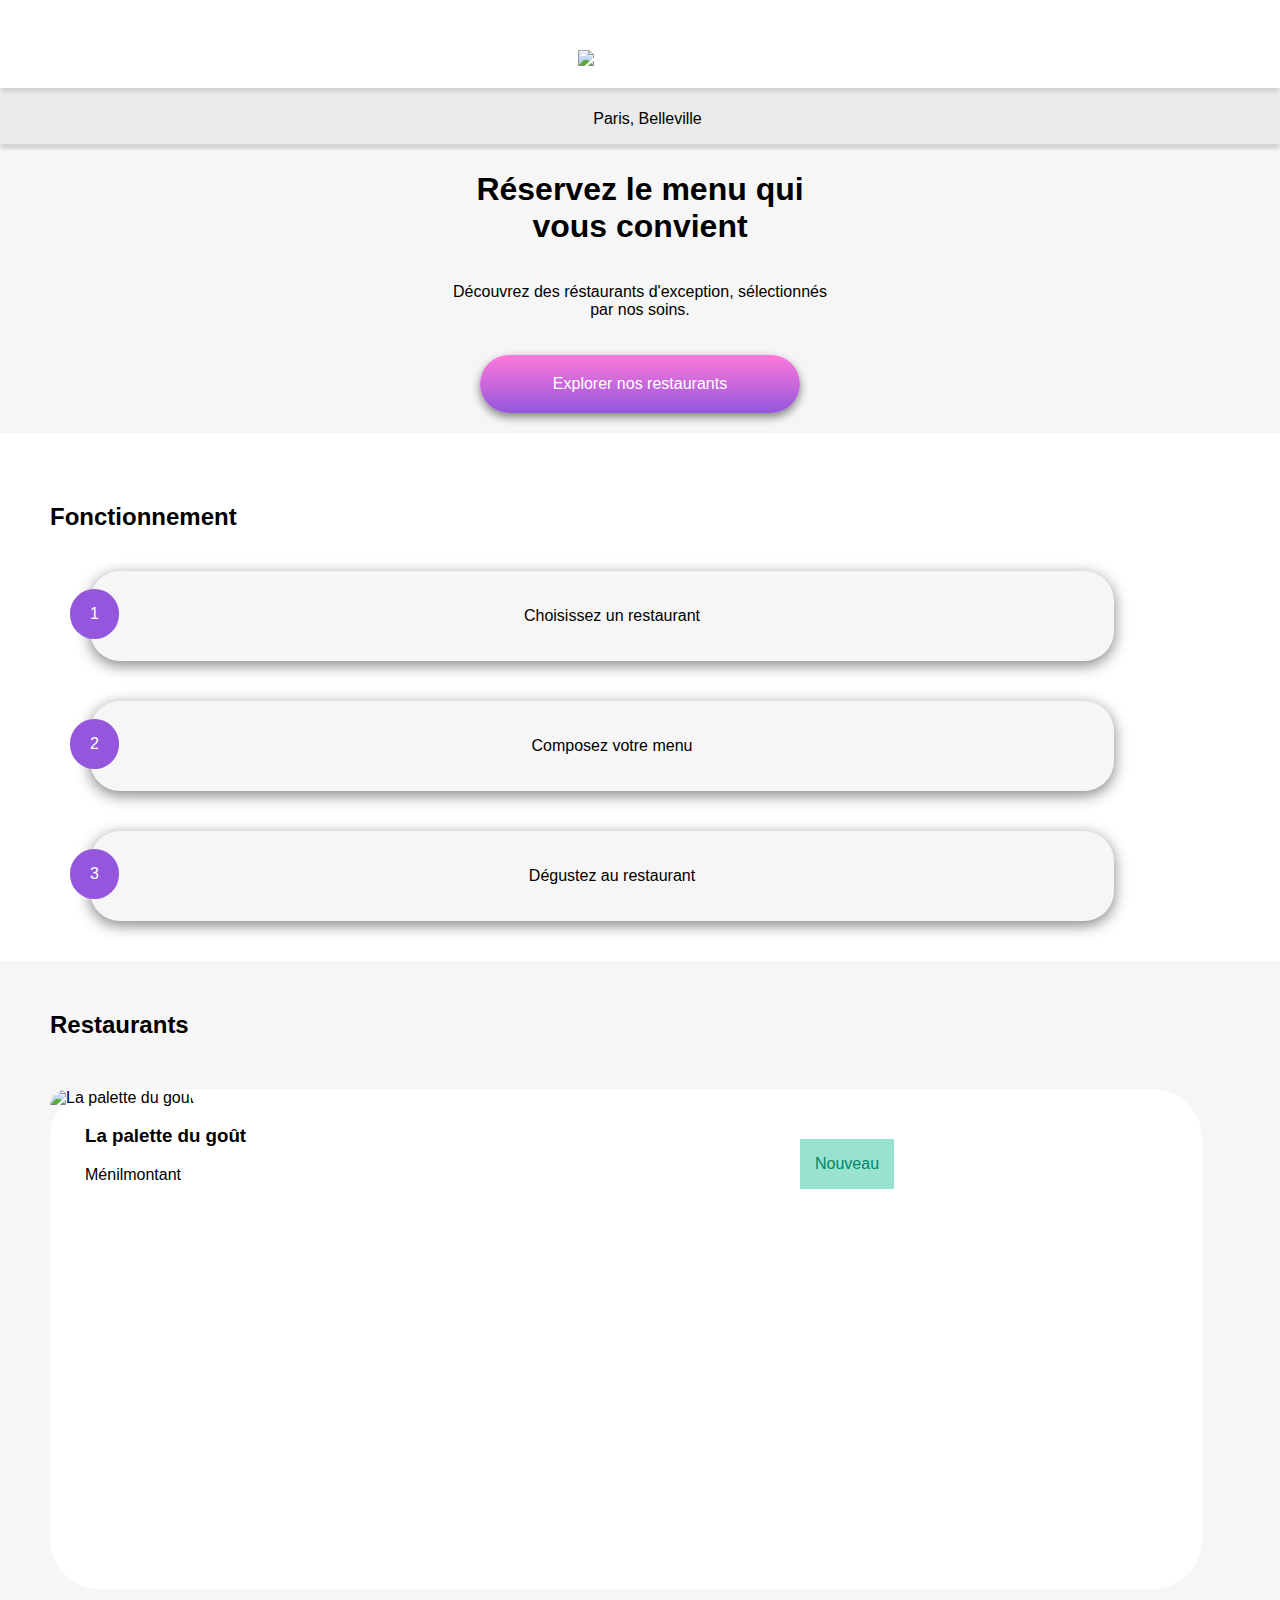
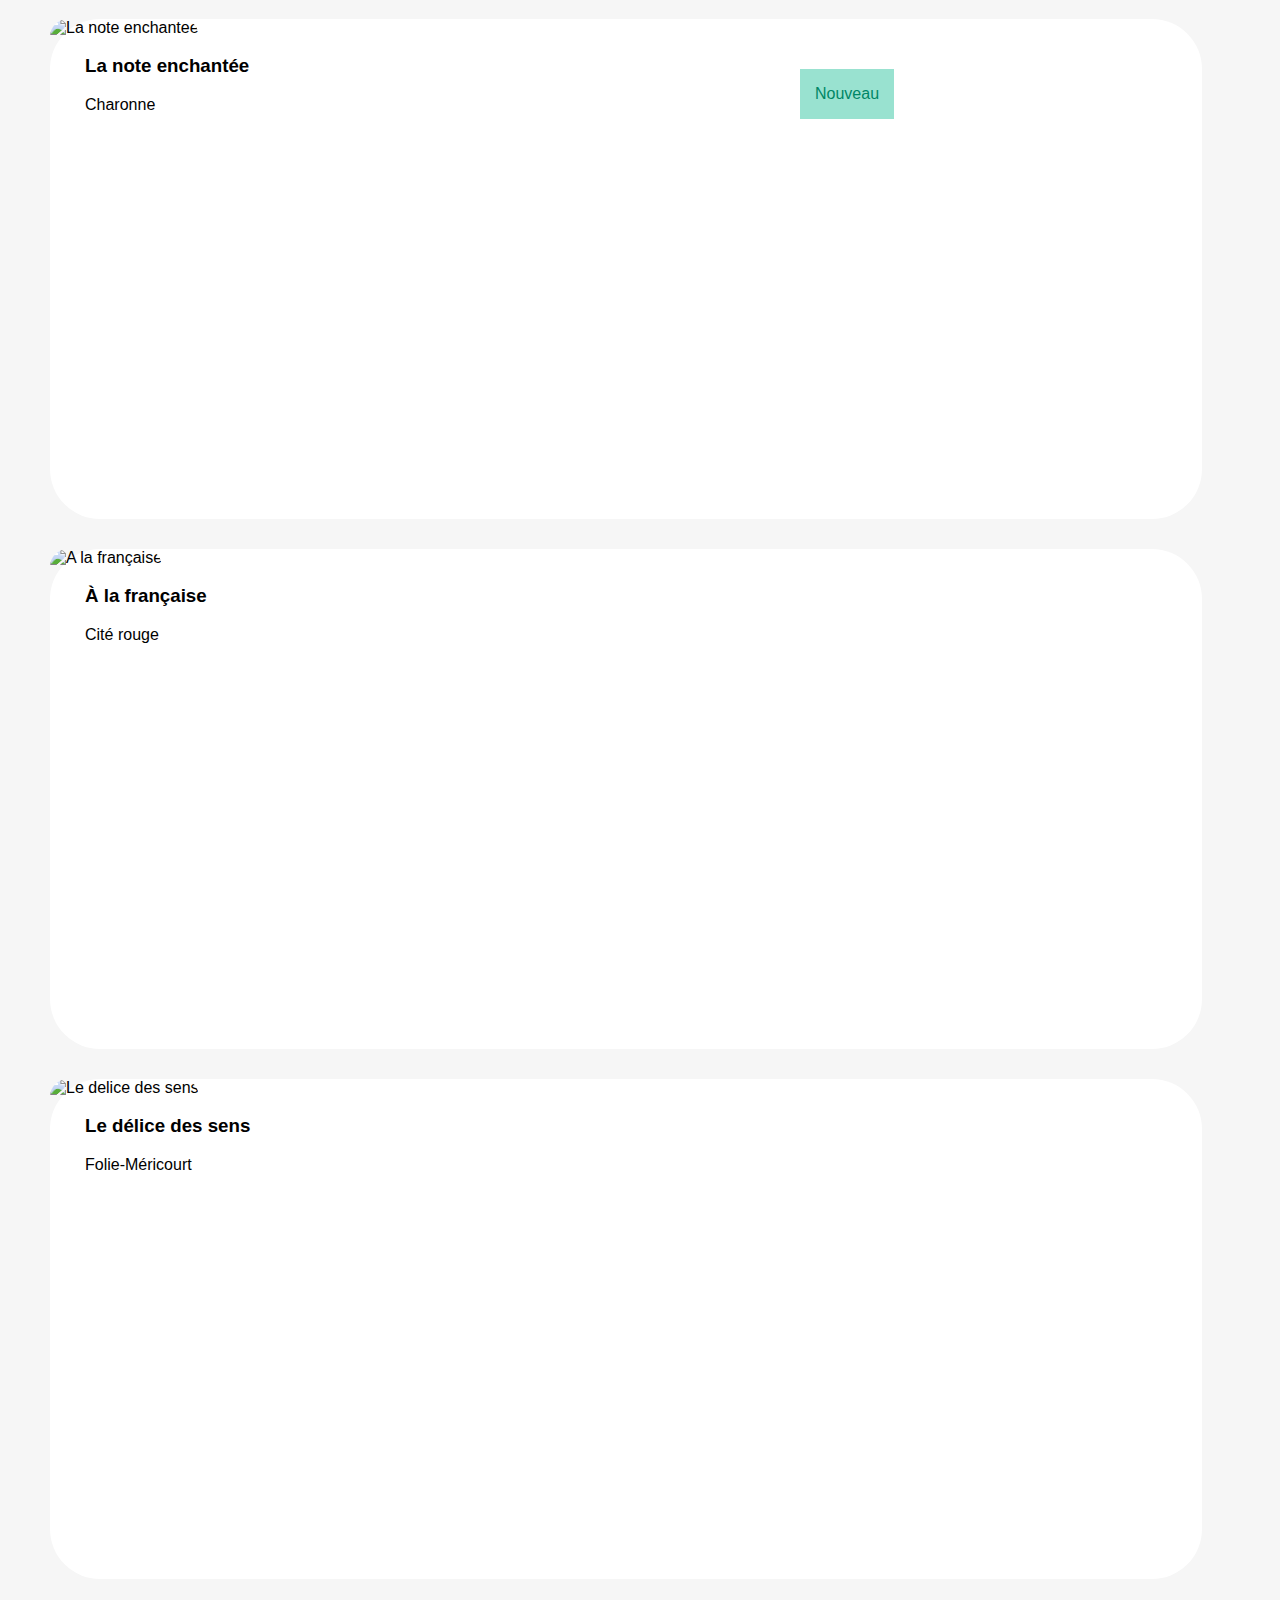
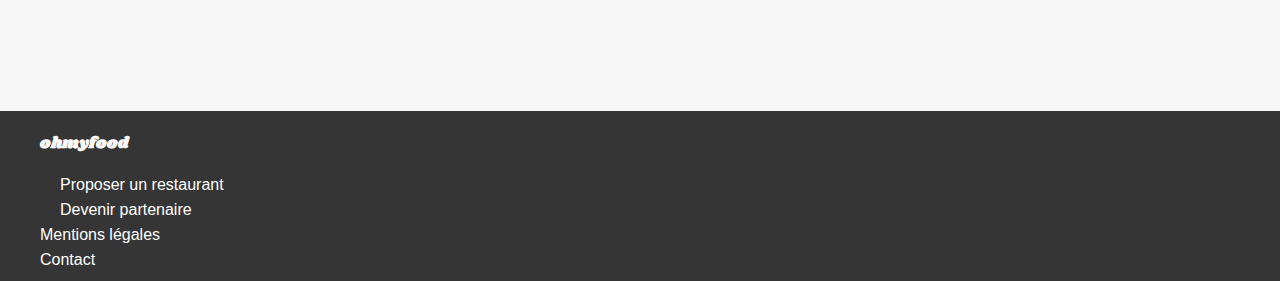
==== index.html @ ead476ce "peaufinement de la page d'accueil" ====
<!DOCTYPE html>
<html lang="fr">

<head>
    <meta charset="UTF-8">
    <link href="style_home_page.css" rel="stylesheet">
    <script src="https://kit.fontawesome.com/9661da2bd7.js" crossorigin="anonymous"></script>
    <link rel="preconnect" href="https://fonts.googleapis.com">
    <link rel="preconnect" href="https://fonts.gstatic.com" crossorigin>
    <link href="https://fonts.googleapis.com/css2?family=Roboto:wght@300;400;500&display=swap" rel="stylesheet">
    <link href="https://fonts.googleapis.com/css2?family=Shrikhand&display=swap" rel="stylesheet">
    <title>Ohmyfood</title>
</head>

<body>
    <header>
        <nav>
            <a href="#" class="logo">
                <img src="images/logo/ohmyfood.png" alt="logo Ohmyfood">
            </a>
            <div class="en-tete">
                <i class="fa-solid fa-location-dot"></i> 
                <p>Paris, Belleville</p>
            </div>
        </nav>
    </header>
    <section class="reservation">
        <div class="texte_reservation">
            <h1>Réservez le menu qui vous convient</h1>
            <p>Découvrez des réstaurants d'exception, sélectionnés par nos soins.</p>
        </div>
        <div class="bouton" >
            <a href="#" > Explorer nos restaurants</a>
        </div>
    </section>
    <section>
        <div class="section_bouton_fonctionnement">
            <h2>Fonctionnement</h2>
            <div>
                <div class="chiffres">
                    <p>1</p>
                </div>
                <div class="bouton_fonctionnement">
                    <i class="fa-sharp fa-solid fa-mobile-screen-button"></i>
                    <p>Choisissez un restaurant</p> 
                </div>
            </div>
            <div> 
                <div class="chiffres">
                    <p>2</p>
                </div>
                <div class="bouton_fonctionnement">
                    <i class="fa-solid fa-list-ul"></i>
                    <p>Composez votre menu</p>
                </div>
            </div>
            <div>
                <div class="chiffres">
                    <p>3</p>
                </div>
                <div class="bouton_fonctionnement">
                    <i class="fa-solid fa-store"></i>
                    <p>Dégustez au restaurant</p>
                </div>
            </div>
        </div>
    </section>
    <section class="section_restaurants">
        <h2>Restaurants</h2>
        <div class="restaurants">
            <a href="#" class="contenant">
                <article>
                    <div class="nouveau">
                        <p>Nouveau</p>
                    </div>
                    <img class="image" src="images/restaurants/la-palette-du-gout.jpg"  alt="La palette du gout">
                    <div class="contenant_titres_coeur">
                        <div class="titres_restaurants">
                            <h3> La palette du goût </h3>
                            <p> Ménilmontant </p>
                        </div>
                        <div class="coeur">
                            <i class="fa-solid fa-heart"></i>
                        </div>
                    </div>
                </article>
            </a>
            <a href="#" class="contenant">
                <article>
                    <div class="nouveau">
                        <p>Nouveau</p>
                    </div>
                    <img class="image" src="images/restaurants/la-note-enchantee.jpg" alt="La note enchantee">
                    <div class="contenant_titres_coeur">
                        <div class="titres_restaurants">
                            <h3> La note enchantée </h3>
                            <p> Charonne </p>
                        </div>
                        <div class="coeur">
                            <i class="fa-thin fa-heart"></i>
                        </div>
                    </div>
                </article>
            </a>
            <a href="#" class="contenant">
                <article>
                    <img class="image" src="images/restaurants/a-la-française.jpg" alt="A la française">
                    <div class="contenant_titres_coeur">
                        <div class="titres_restaurants">
                            <h3> À la française </h3>
                            <p> Cité rouge </p>
                        </div>
                        <div class="coeur">
                            <i class="fa-thin fa-heart"></i>
                        </div>
                    </div>
                </article>
            </a>
            <a href="#" class="contenant">
                <article>
                    <img class="image" src="images/restaurants/le-delice-des-sens.jpg" alt="Le delice des sens">
                    <div class="contenant_titres_coeur">
                        <div class="titres_restaurants">
                            <h3> Le délice des sens </h3>
                            <p> Folie-Méricourt </p>
                        </div>
                        <div class="coeur">
                            <i class="fa-thin fa-heart"></i>
                        </div>
                    </div>
                </article>
            </a>
        </div>
    </section>
    </section>
    <footer class="pieds_de_page">
       <div>
            <ul>
                <li>
                    <h4>ohmyfood</h4>
                </li>
                <div class="icone_pieds_de_page">
                    <i class="fa-solid fa-utensils"></i>
                    <li> 
                       <a href="#">Proposer un restaurant</a>
                    </li>
                </div>
                <div class="icone_pieds_de_page">
                    <i class="fa-solid fa-handshake-angle"></i>
                    <li>
                        <a href="#">Devenir partenaire</a>
                    </li>
                </div>
                <li>
                    <a href="#">Mentions légales</a>
                </li>
                <li>
                    <a href="#">Contact</a>
                </li>
            </ul>
        </div> 
    </footer>
</body>
</html>
---- style_home_page.css ----
*{
    font-family: 'Raleway', sans-serif;
}

body{
    margin: 8px 0px 0px 0px;
}

a{
    text-decoration: none;
    color: white;
}

h2{
    margin-left: 50px;
    padding-top: 50px;
}

h3{
    color: black;
    font-weight: 700;
}

h4{
    font-family: 'Shrikhand';
}

.en-tete{
    display: flex;
    flex-direction: row;
    justify-content: center;    margin-bottom: 6px;
    box-shadow: 0px 6px 5px lightgrey;
    background-color: #EAEAEA;
}

.fa-location-dot{
    margin-top: 15px;
    margin-right: 15px;
    color: #353535 

}

.logo{
    background-color: white;
    display: flex;
    justify-content: center;
    padding-bottom: 20px;
    margin-top: 50px;
    margin-bottom: 6px;
    box-shadow: 0px 6px 5px lightgrey;
}

.reservation {
    display: flex;
    flex-direction: column;
    background-color: #F6F6F6;
    align-items: center;
}

.texte_reservation{
    display: flex;
    text-align: center;
    width: 30%;
    flex-direction: column;
}

.bouton{
    background: linear-gradient(#FF79DA,#9356DC);
    margin: 20px 0px;
	padding: 20px 0px;
	border-radius: 50px;
	display: flex;
	justify-content: center;
    text-decoration: none;
    color: white;
    box-shadow: 0px 4px 10px 0px grey;
    width: 25%;
}

.bouton_fonctionnement{
    margin: 20px 16px;
	padding: 20px 0px;
	border-radius: 30px;
	display: flex;
	justify-content: center;
    text-decoration: none;
    background: #F6F6F6;
    width: 80%;
    box-shadow: 0px 4px 15px 0px grey;
    align-items: center;
    margin-left: 90px;
}

.section_bouton_fonctionnement{
    display: flex;
    width: 100%;
    flex-direction: column;
}

.fa-mobile-screen-button{
    margin-right: 20px;
    color:#7E7E7E;
}

.fa-list-ul{
    margin-right: 20px;
    color:#7E7E7E;
}

.fa-store{
    margin-right: 20px;
    color:#9356DC;
}

.chiffres{
    border-radius: 50px 50px 50px 50px;
    background-color: #9356DC;
    position: absolute;
    padding: 0px 20px 0px 20px;
    margin-top: 38px;
    color: white;
    margin-left: 70px;
}

.section_restaurants{
    background-color: #F6F6F6;
    height: 2350px;
}

.image {
    border-top-left-radius: 50px;
    border-top-right-radius: 50px;
    width : 100%;
    height : 400px;
    object-fit: cover;
}

.nouveau{
    position: absolute;
    background: #99E2D0;
    color: #008766;
    padding: 0px 15px 0px 15px;
    margin-left: 750px;
    margin-top: 50px;
}

.contenant{
    border-radius: 50px;
    background-color: white;
    width: 90%;
    height: 500px;
    margin-left: 50px;
    margin-top: 30px;
    color: black;
    
}

.restaurants{
    display: flex;
    flex-direction: column;
    width: 100%;
    justify-content: space-around;
}

.titres_restaurants{
    margin-left: 35px;
}

.titres_restaurants p{
    font-weight: 300;
}

.contenant_titres_coeur{
    display: flex;
    flex-direction: row;
    justify-content: space-between;
}

.coeur{
    display: flex;
    margin-top: 20px;
    margin-right: 35px;
    font-size: 35px;
}

.ceour:hover{
    background-color: white;
}

.pieds_de_page{
    height: 170px;
    background-color: #353535;
    color: white;
    display: flex;
}

.icone_pieds_de_page{
    display: flex;
    flex-direction: row;
    margin-right: 20px;
}

ul{
    list-style: none;
}

li{
    margin-bottom: 7px;
}

.fa-utensils{
    margin-right: 20px;
}

.fa-handshake-angle{
    margin-right: 20px;
    font-size: 12px;
}
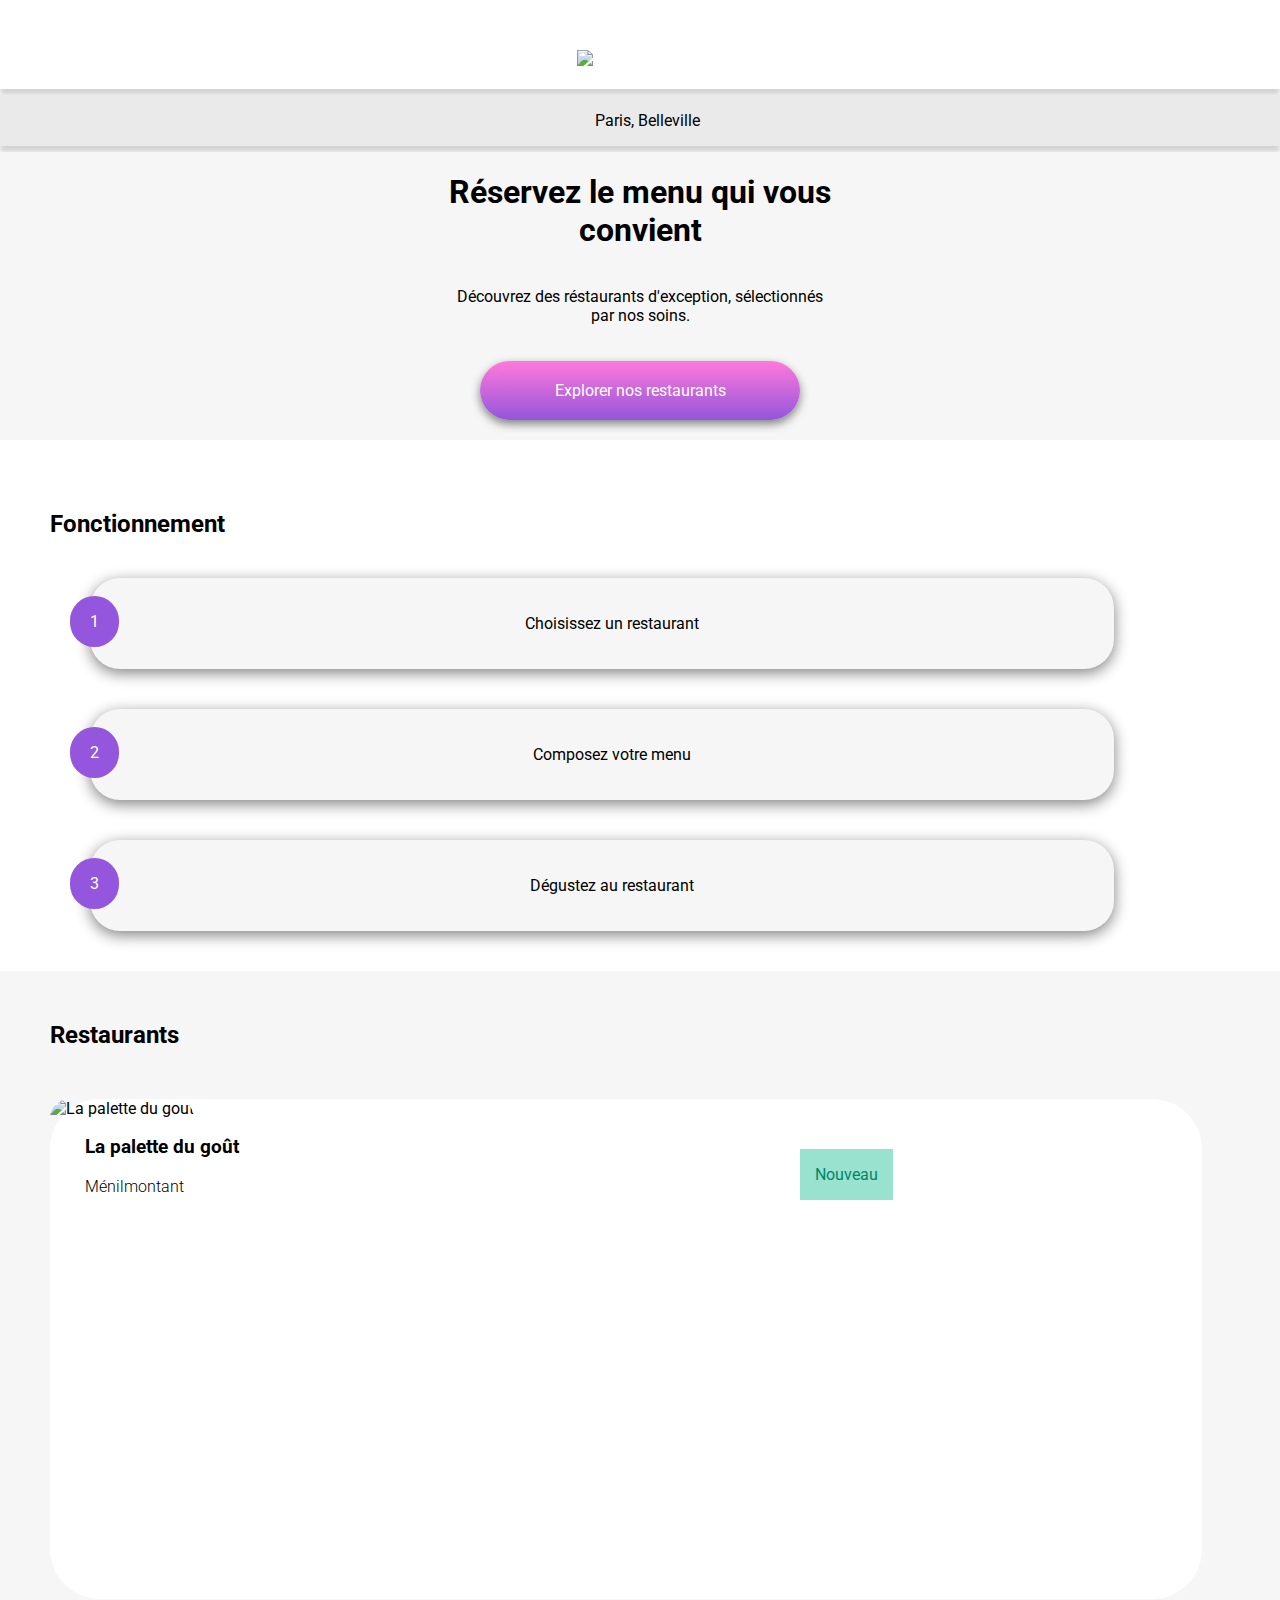
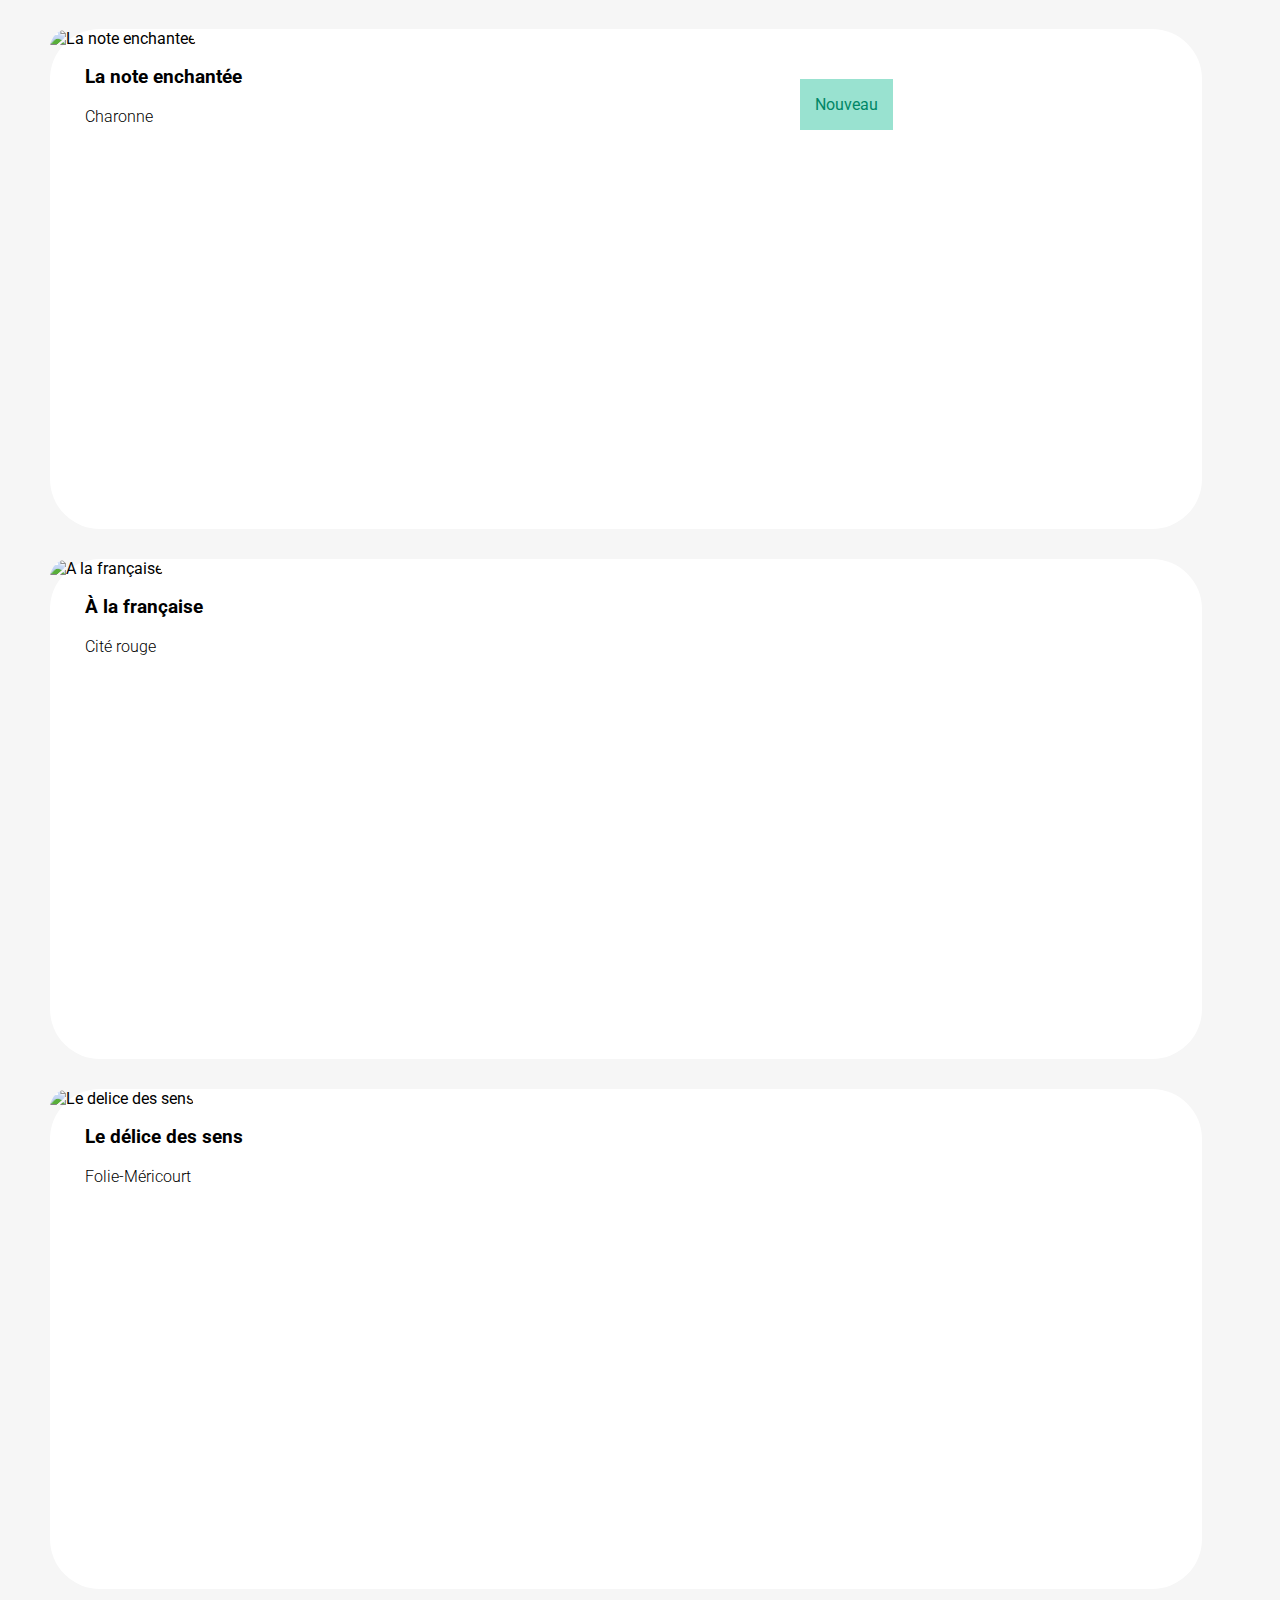
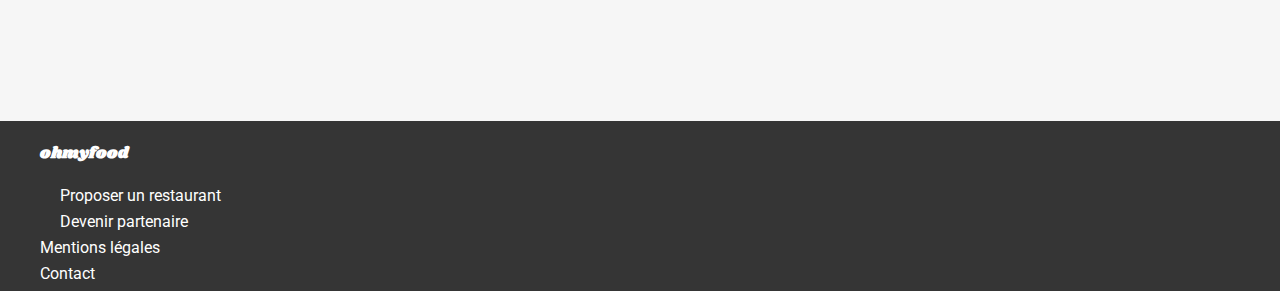
==== commit de742588: "mise en place des sections entrées et plats" ====
--- a/index.html
+++ b/index.html
@@ -68,67 +68,60 @@
     <section class="section_restaurants">
         <h2>Restaurants</h2>
         <div class="restaurants">
-            <a href="#" class="contenant">
-                <article>
-                    <div class="nouveau">
-                        <p>Nouveau</p>
+            <a href="la_palette_du_gout.html" class="contenant">
+          
+                <div class="nouveau">
+                    <p>Nouveau</p>
+                </div>
+                <img class="image" src="images/restaurants/la-palette-du-gout.jpg"  alt="La palette du gout">
+                <div class="contenant_titres_coeur">
+                    <div class="titres_restaurants">
+                        <h3> La palette du goût </h3>
+                        <p> Ménilmontant </p>
                     </div>
-                    <img class="image" src="images/restaurants/la-palette-du-gout.jpg"  alt="La palette du gout">
-                    <div class="contenant_titres_coeur">
-                        <div class="titres_restaurants">
-                            <h3> La palette du goût </h3>
-                            <p> Ménilmontant </p>
-                        </div>
-                        <div class="coeur">
-                            <i class="fa-solid fa-heart"></i>
-                        </div>
+                    <div class="coeur">
+                        <i class="fa-solid fa-heart"></i>
                     </div>
-                </article>
+                </div>
             </a>
             <a href="#" class="contenant">
-                <article>
-                    <div class="nouveau">
-                        <p>Nouveau</p>
+                <div class="nouveau">
+                    <p>Nouveau</p>
+                </div>
+                <img class="image" src="images/restaurants/la-note-enchantee.jpg" alt="La note enchantee">
+                <div class="contenant_titres_coeur">
+                    <div class="titres_restaurants">
+                        <h3> La note enchantée </h3>
+                        <p> Charonne </p>
                     </div>
-                    <img class="image" src="images/restaurants/la-note-enchantee.jpg" alt="La note enchantee">
-                    <div class="contenant_titres_coeur">
-                        <div class="titres_restaurants">
-                            <h3> La note enchantée </h3>
-                            <p> Charonne </p>
-                        </div>
-                        <div class="coeur">
-                            <i class="fa-thin fa-heart"></i>
-                        </div>
+                    <div class="coeur">
+                        <i class="fa-thin fa-heart"></i>
                     </div>
-                </article>
+                </div>       
             </a>
             <a href="#" class="contenant">
-                <article>
-                    <img class="image" src="images/restaurants/a-la-française.jpg" alt="A la française">
-                    <div class="contenant_titres_coeur">
-                        <div class="titres_restaurants">
-                            <h3> À la française </h3>
-                            <p> Cité rouge </p>
-                        </div>
-                        <div class="coeur">
-                            <i class="fa-thin fa-heart"></i>
-                        </div>
+                <img class="image" src="images/restaurants/a-la-française.jpg" alt="A la française">
+                <div class="contenant_titres_coeur">
+                    <div class="titres_restaurants">
+                        <h3> À la française </h3>
+                        <p> Cité rouge </p>
                     </div>
-                </article>
+                    <div class="coeur">
+                        <i class="fa-thin fa-heart"></i>
+                    </div>
+                </div>
             </a>
             <a href="#" class="contenant">
-                <article>
-                    <img class="image" src="images/restaurants/le-delice-des-sens.jpg" alt="Le delice des sens">
-                    <div class="contenant_titres_coeur">
-                        <div class="titres_restaurants">
-                            <h3> Le délice des sens </h3>
-                            <p> Folie-Méricourt </p>
-                        </div>
-                        <div class="coeur">
-                            <i class="fa-thin fa-heart"></i>
-                        </div>
+                <img class="image" src="images/restaurants/le-delice-des-sens.jpg" alt="Le delice des sens">
+                <div class="contenant_titres_coeur">
+                    <div class="titres_restaurants">
+                        <h3> Le délice des sens </h3>
+                        <p> Folie-Méricourt </p>
                     </div>
-                </article>
+                    <div class="coeur">
+                        <i class="fa-thin fa-heart"></i>
+                    </div>
+                </div>
             </a>
         </div>
     </section>
--- a/style_home_page.css
+++ b/style_home_page.css
@@ -1,5 +1,5 @@
 *{
-    font-family: 'Raleway', sans-serif;
+    font-family: 'Roboto', sans-serif;
 }
 
 body{
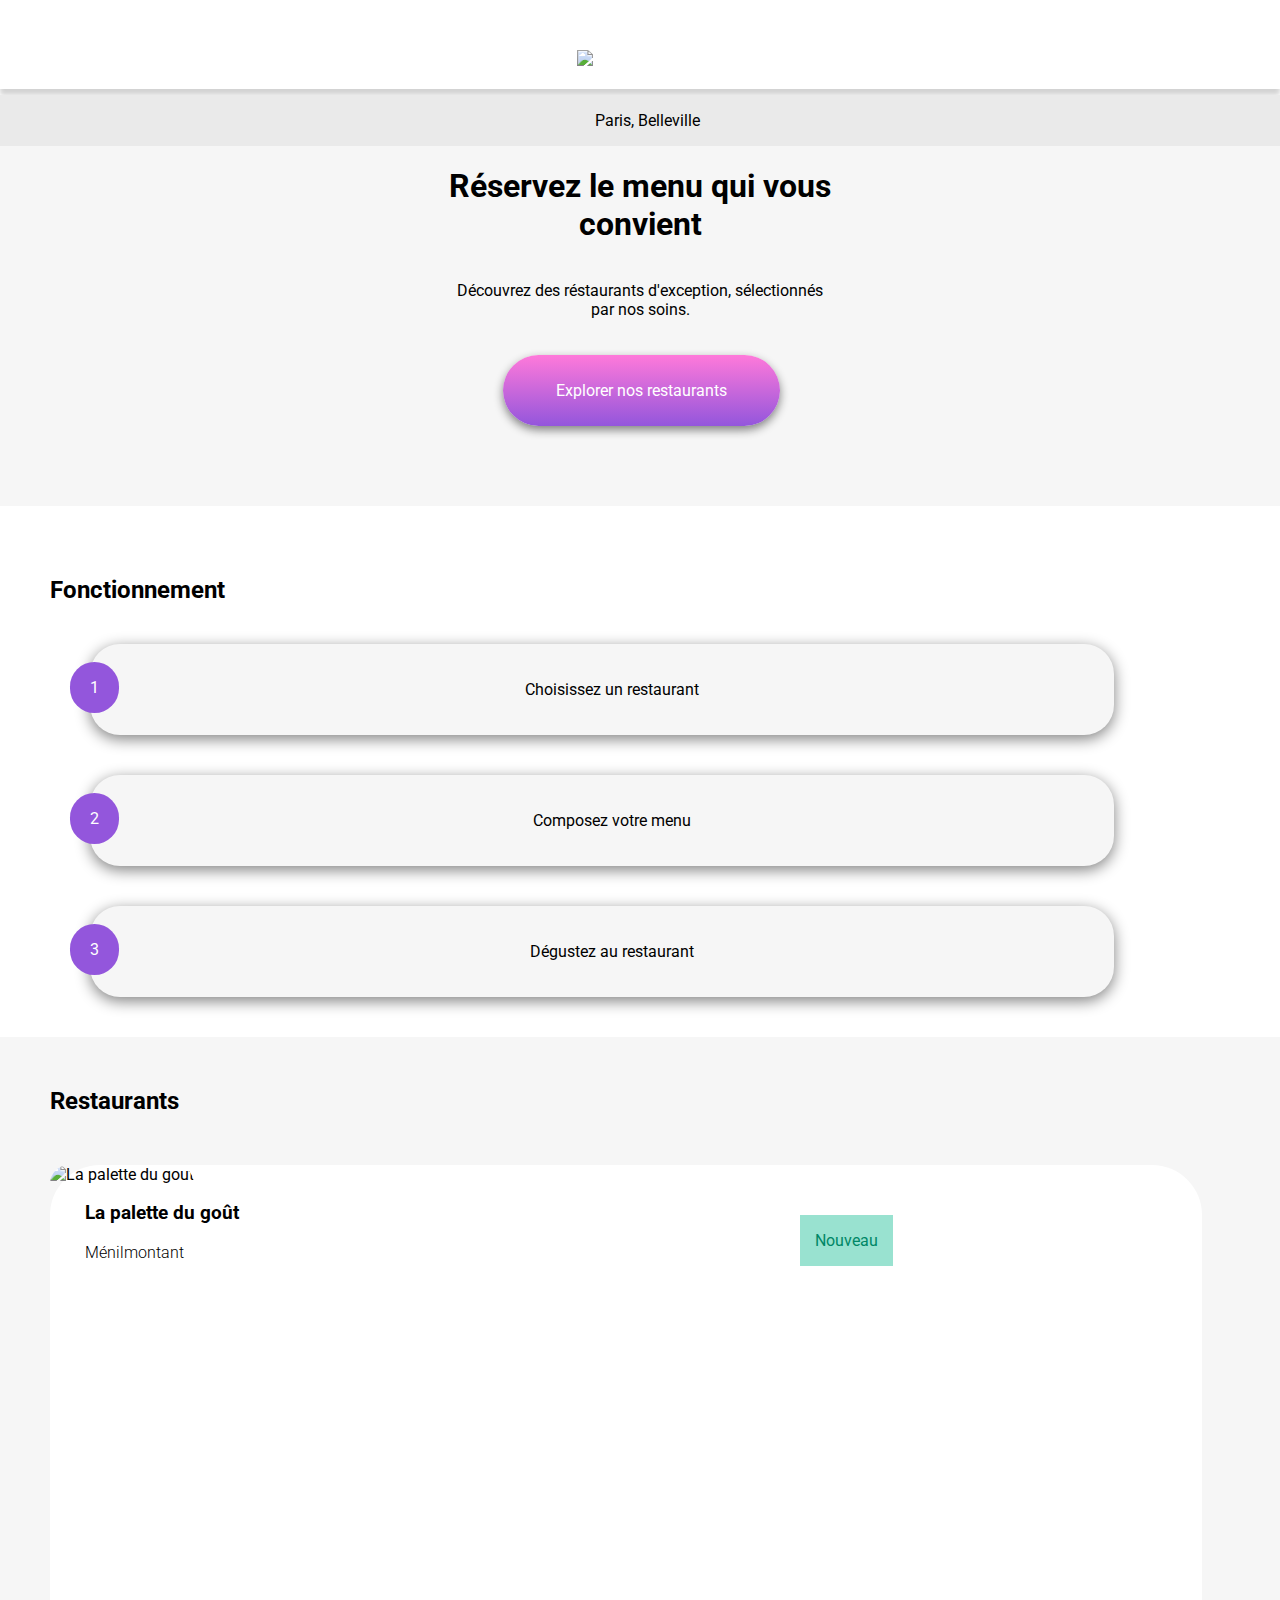
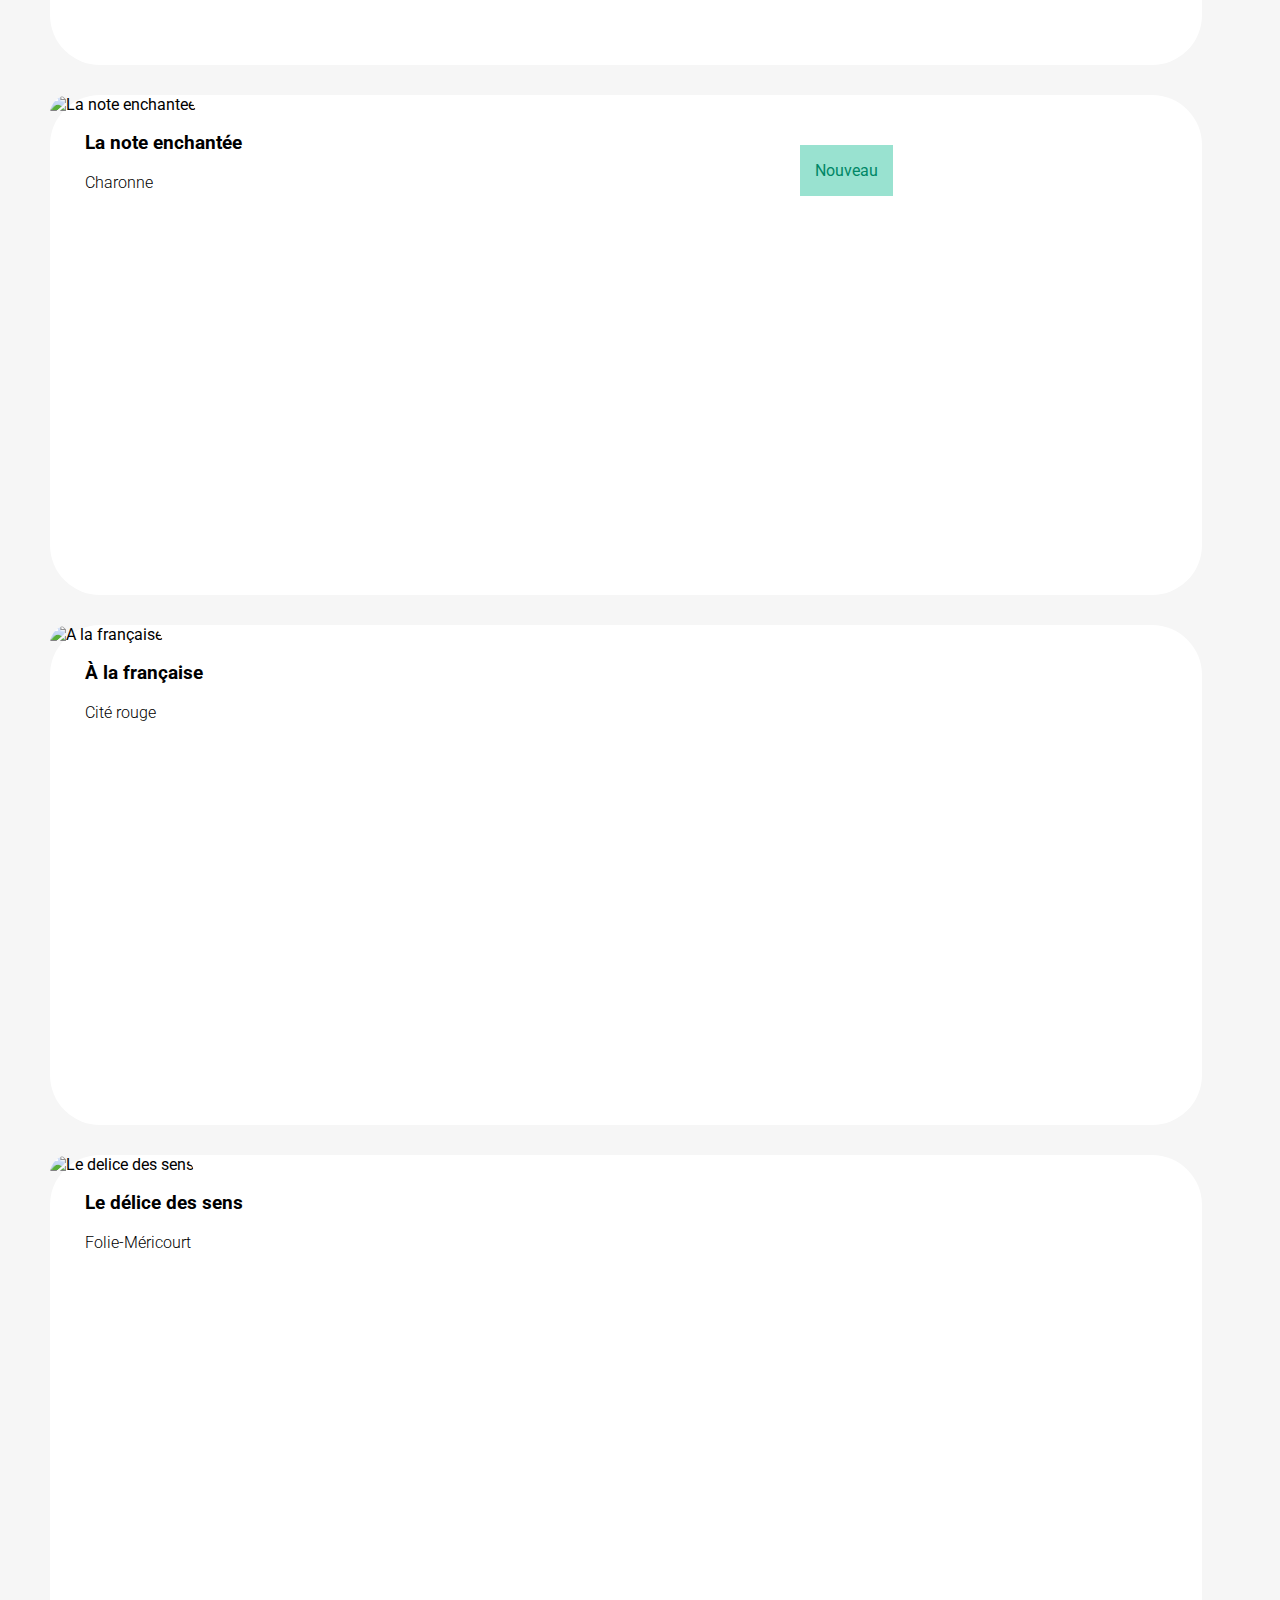
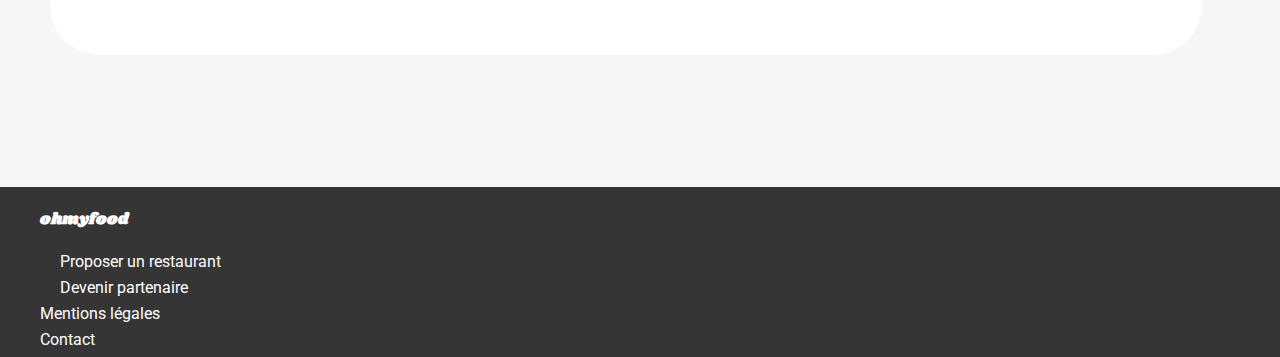
==== commit 0194c6d5: "ajout des fichiers html et css" ====
--- a/index.html
+++ b/index.html
@@ -29,9 +29,11 @@
             <h1>Réservez le menu qui vous convient</h1>
             <p>Découvrez des réstaurants d'exception, sélectionnés par nos soins.</p>
         </div>
-        <div class="bouton" >
-            <a href="#" > Explorer nos restaurants</a>
-        </div>
+        <a href="#">
+            <div class="bouton">
+                <p>Explorer nos restaurants</p>
+            </div>
+        </a>
     </section>
     <section>
         <div class="section_bouton_fonctionnement">
@@ -95,7 +97,7 @@
                         <p> Charonne </p>
                     </div>
                     <div class="coeur">
-                        <i class="fa-thin fa-heart"></i>
+                        <i class="fa-solid fa-heart"></i>
                     </div>
                 </div>       
             </a>
@@ -107,7 +109,7 @@
                         <p> Cité rouge </p>
                     </div>
                     <div class="coeur">
-                        <i class="fa-thin fa-heart"></i>
+                        <i class="fa-solid fa-heart"></i>
                     </div>
                 </div>
             </a>
@@ -119,15 +121,14 @@
                         <p> Folie-Méricourt </p>
                     </div>
                     <div class="coeur">
-                        <i class="fa-thin fa-heart"></i>
+                        <i class="fa-solid fa-heart"></i>
                     </div>
                 </div>
             </a>
         </div>
     </section>
-    </section>
     <footer class="pieds_de_page">
-       <div>
+        <div>
             <ul>
                 <li>
                     <h4>ohmyfood</h4>
@@ -135,7 +136,7 @@
                 <div class="icone_pieds_de_page">
                     <i class="fa-solid fa-utensils"></i>
                     <li> 
-                       <a href="#">Proposer un restaurant</a>
+                    <a href="#">Proposer un restaurant</a>
                     </li>
                 </div>
                 <div class="icone_pieds_de_page">
--- a/style_home_page.css
+++ b/style_home_page.css
@@ -28,8 +28,8 @@
 .en-tete{
     display: flex;
     flex-direction: row;
-    justify-content: center;    margin-bottom: 6px;
-    box-shadow: 0px 6px 5px lightgrey;
+    justify-content: center;
+    box-shadow: 0px 0px 0px lightgrey;
     background-color: #EAEAEA;
 }
 
@@ -67,14 +67,19 @@
 .bouton{
     background: linear-gradient(#FF79DA,#9356DC);
     margin: 20px 0px;
-	padding: 20px 0px;
+	padding: 10px 52px;
 	border-radius: 50px;
 	display: flex;
 	justify-content: center;
-    text-decoration: none;
-    color: white;
     box-shadow: 0px 4px 10px 0px grey;
-    width: 25%;
+    width: 63%;
+    margin-bottom: 80px;
+    
+}
+
+.bouton:hover{
+    background: linear-gradient(#f8bbe7,#a681d4) ;
+    transition: 5s;
 }
 
 .bouton_fonctionnement{
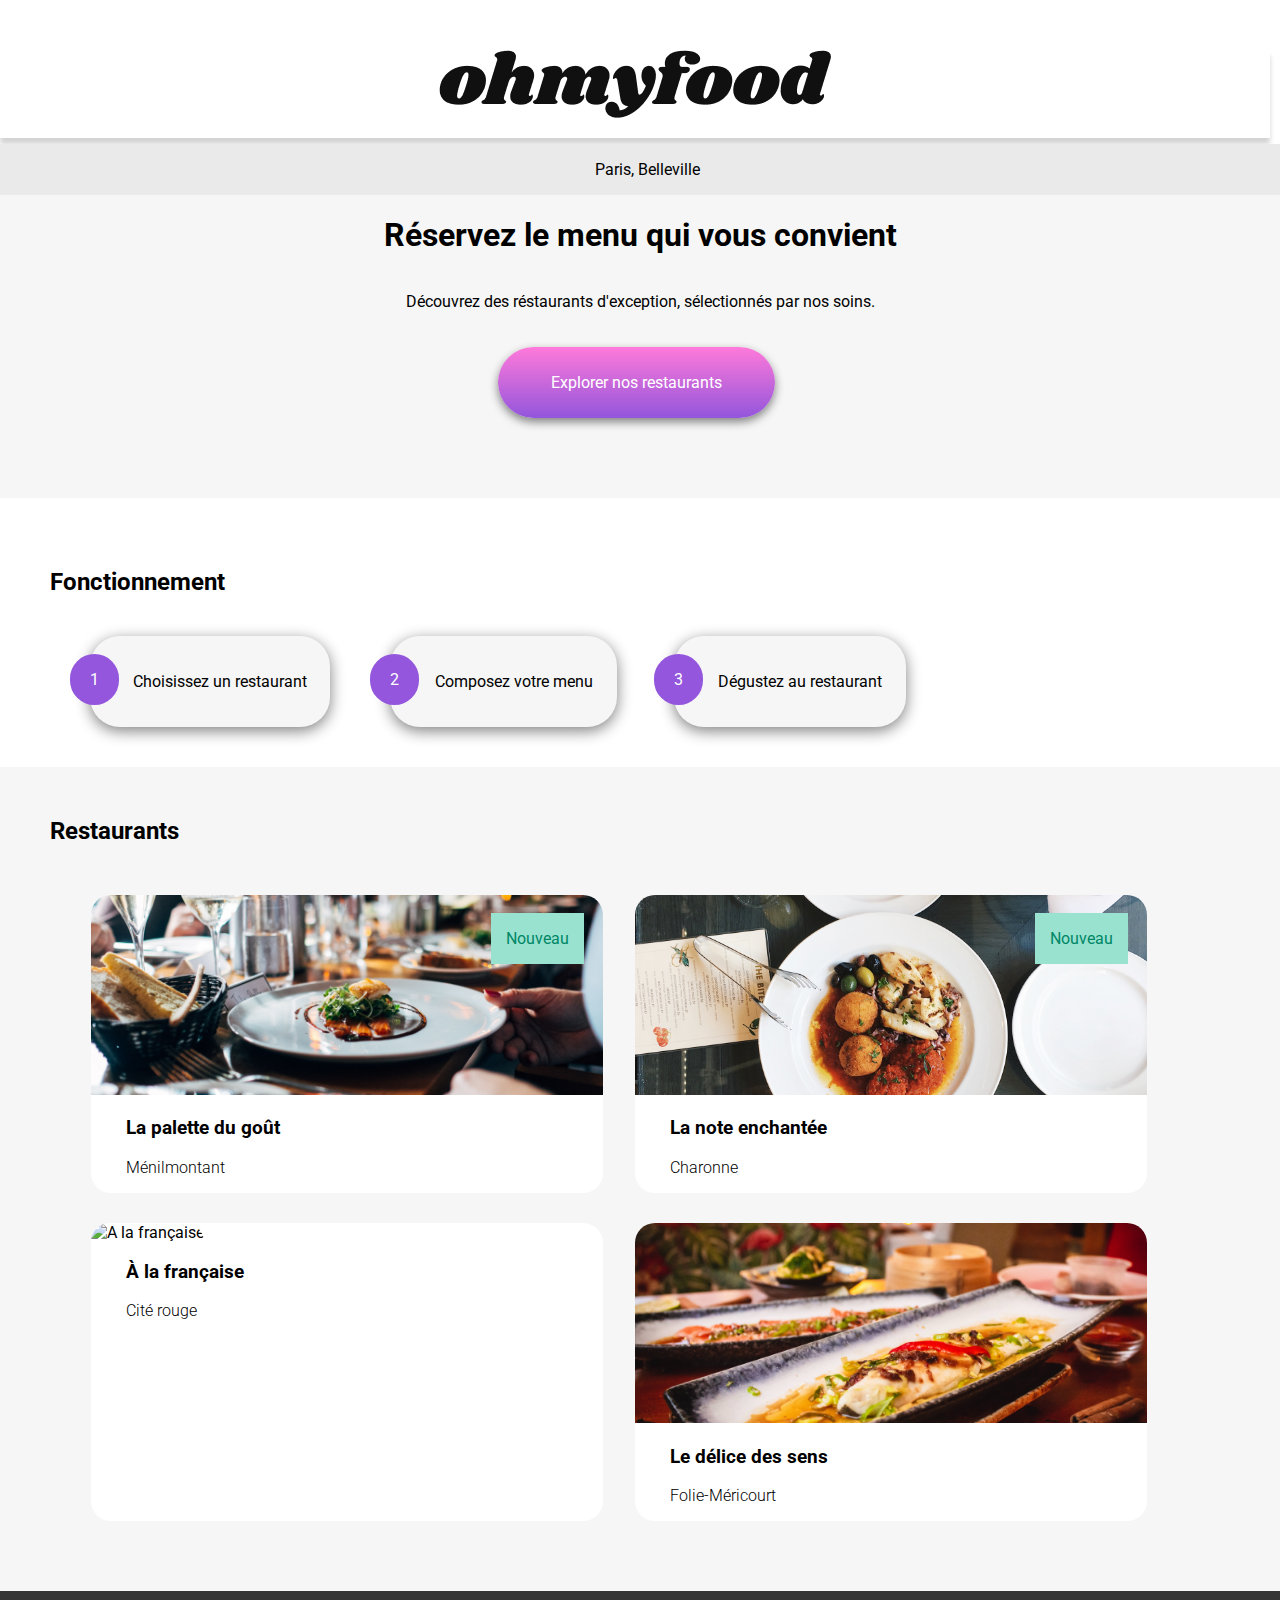
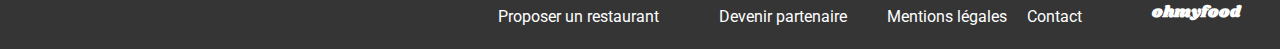
==== commit 4b7d03c2: "commencement du desktop" ====
--- a/index.html
+++ b/index.html
@@ -36,8 +36,9 @@
         </a>
     </section>
     <section>
+        <h2>Fonctionnement</h2>
         <div class="section_bouton_fonctionnement">
-            <h2>Fonctionnement</h2>
+            
             <div>
                 <div class="chiffres">
                     <p>1</p>
@@ -70,69 +71,82 @@
     <section class="section_restaurants">
         <h2>Restaurants</h2>
         <div class="restaurants">
+  
             <a href="la_palette_du_gout.html" class="contenant">
-          
-                <div class="nouveau">
-                    <p>Nouveau</p>
-                </div>
-                <img class="image" src="images/restaurants/la-palette-du-gout.jpg"  alt="La palette du gout">
-                <div class="contenant_titres_coeur">
-                    <div class="titres_restaurants">
-                        <h3> La palette du goût </h3>
-                        <p> Ménilmontant </p>
+                
+                <article>
+                    <div class="nouveau">
+                        <p>Nouveau</p>
                     </div>
-                    <div class="coeur">
-                        <i class="fa-solid fa-heart"></i>
+                    <img class="image" src="images/restaurants/la-palette-du-gout.jpg"  alt="La palette du gout">
+                    <div class="contenant_titres_coeur">
+                        <div class="titres_restaurants">
+                            <h3> La palette du goût </h3>
+                            <p> Ménilmontant </p>
+                        </div>
+                        <div class="coeur">
+                            <i class="fa-solid fa-heart"></i>
+                        </div>
                     </div>
-                </div>
+                </article>
+            </a>
+            
+            <a href="#"  class="contenant">
+                <article>
+                    <div>
+                    <div class="nouveau">
+                        <p>Nouveau</p>
+                    </div>
+                    <img class="image" src="images/restaurants/la-note-enchantee.jpg" alt="La note enchantee">
+                    <div class="contenant_titres_coeur">
+                        <div class="titres_restaurants">
+                            <h3> La note enchantée </h3>
+                            <p> Charonne </p>
+                        </div>
+                        <div class="coeur">
+                            <i class="fa-solid fa-heart"></i>
+                        </div>
+                    </div>   
+                    </div>   
+                </article> 
             </a>
             <a href="#" class="contenant">
-                <div class="nouveau">
-                    <p>Nouveau</p>
-                </div>
-                <img class="image" src="images/restaurants/la-note-enchantee.jpg" alt="La note enchantee">
-                <div class="contenant_titres_coeur">
-                    <div class="titres_restaurants">
-                        <h3> La note enchantée </h3>
-                        <p> Charonne </p>
+                <article>
+                    <img class="image" src="images/restaurants/a-la-française.jpg" alt="A la française">
+                    <div class="contenant_titres_coeur">
+                        <div class="titres_restaurants">
+                            <h3> À la française </h3>
+                            <p> Cité rouge </p>
+                        </div>
+                        <div class="coeur">
+                            <i class="fa-solid fa-heart"></i>
+                        </div>
                     </div>
-                    <div class="coeur">
-                        <i class="fa-solid fa-heart"></i>
-                    </div>
-                </div>       
+                </article>
             </a>
             <a href="#" class="contenant">
-                <img class="image" src="images/restaurants/a-la-française.jpg" alt="A la française">
-                <div class="contenant_titres_coeur">
-                    <div class="titres_restaurants">
-                        <h3> À la française </h3>
-                        <p> Cité rouge </p>
+                <article>
+                    <img class="image" src="images/restaurants/le-delice-des-sens.jpg" alt="Le delice des sens">
+                    <div class="contenant_titres_coeur">
+                        <div class="titres_restaurants">
+                            <h3> Le délice des sens </h3>
+                            <p> Folie-Méricourt </p>
+                        </div>
+                        <div class="coeur">
+                            <i class="fa-solid fa-heart"></i>
+                        </div>
                     </div>
-                    <div class="coeur">
-                        <i class="fa-solid fa-heart"></i>
-                    </div>
-                </div>
-            </a>
-            <a href="#" class="contenant">
-                <img class="image" src="images/restaurants/le-delice-des-sens.jpg" alt="Le delice des sens">
-                <div class="contenant_titres_coeur">
-                    <div class="titres_restaurants">
-                        <h3> Le délice des sens </h3>
-                        <p> Folie-Méricourt </p>
-                    </div>
-                    <div class="coeur">
-                        <i class="fa-solid fa-heart"></i>
-                    </div>
-                </div>
+                </article>
             </a>
         </div>
     </section>
     <footer class="pieds_de_page">
+        <div> 
+            <h4>ohmyfood</h4>
+        </div>
         <div>
             <ul>
-                <li>
-                    <h4>ohmyfood</h4>
-                </li>
+               
                 <div class="icone_pieds_de_page">
                     <i class="fa-solid fa-utensils"></i>
                     <li> 
--- a/style_home_page.css
+++ b/style_home_page.css
@@ -11,6 +11,10 @@
     color: white;
 }
 
+h1{
+    font-weight: 700;
+}
+
 h2{
     margin-left: 50px;
     padding-top: 50px;
@@ -23,6 +27,8 @@
 
 h4{
     font-family: 'Shrikhand';
+    margin-left: 40px;
+    margin-bottom: 0px;
 }
 
 .en-tete{
@@ -37,7 +43,6 @@
     margin-top: 15px;
     margin-right: 15px;
     color: #353535 
-
 }
 
 .logo{
@@ -78,8 +83,9 @@
 }
 
 .bouton:hover{
-    background: linear-gradient(#f8bbe7,#a681d4) ;
-    transition: 5s;
+    opacity: 80%;
+    transition: 500ms;
+    box-shadow: 0px 7px 15px 0px grey;
 }
 
 .bouton_fonctionnement{
@@ -107,6 +113,25 @@
     color:#7E7E7E;
 }
 
+.fa-solid.fa-heart{
+    font-weight: 400;
+}
+
+.fa-heart:active{
+   font-weight: 900;
+   color: red;
+}
+
+.fa-heart:focus{
+    font-weight: 900;
+}
+
+.fa-heart:visited{
+    font-weight: 900;
+    color: red;
+}
+
+
 .fa-list-ul{
     margin-right: 20px;
     color:#7E7E7E;
@@ -129,12 +154,11 @@
 
 .section_restaurants{
     background-color: #F6F6F6;
-    height: 2350px;
 }
 
 .image {
-    border-top-left-radius: 50px;
-    border-top-right-radius: 50px;
+    border-top-left-radius: 20px;
+    border-top-right-radius: 20px;
     width : 100%;
     height : 400px;
     object-fit: cover;
@@ -150,14 +174,12 @@
 }
 
 .contenant{
-    border-radius: 50px;
+    border-radius: 20px;
     background-color: white;
     width: 90%;
-    height: 500px;
+    margin-top: 30px;
     margin-left: 50px;
-    margin-top: 30px;
     color: black;
-    
 }
 
 .restaurants{
@@ -165,7 +187,9 @@
     flex-direction: column;
     width: 100%;
     justify-content: space-around;
-}
+    padding-bottom: 70px;
+}
+
 
 .titres_restaurants{
     margin-left: 35px;
@@ -188,15 +212,11 @@
     font-size: 35px;
 }
 
-.ceour:hover{
-    background-color: white;
-}
-
 .pieds_de_page{
-    height: 170px;
     background-color: #353535;
     color: white;
     display: flex;
+    flex-direction: column;
 }
 
 .icone_pieds_de_page{
@@ -220,4 +240,58 @@
 .fa-handshake-angle{
     margin-right: 20px;
     font-size: 12px;
+}
+
+@media (min-width: 1024px) {
+    .texte_reservation{
+        width: 50%;
+    }
+
+    .section_bouton_fonctionnement {
+        flex-direction: row;
+        
+    }
+
+    .restaurants{
+        flex-wrap: wrap;
+        width: 85%;
+        flex-direction: row;
+        margin-left: 80px;
+    }
+
+    .contenant{
+        width: 47%;
+        margin-left: 0px;
+    }
+
+    .nouveau{
+        margin-left: 400px;
+        margin-top: 18px;
+    }
+
+    .image{
+        height: 200px;
+    }
+
+    ul{
+        display: flex;
+        flex-direction: row;
+    }
+
+    .pieds_de_page{
+        flex-direction: row-reverse;
+    }
+
+    h4{
+        margin-right: 40px;
+        margin-top: 10px;
+    }
+
+    li, a{
+        margin-right: 10px;
+    }
+
+    ul{
+        margin-right: 10px;
+    }
 }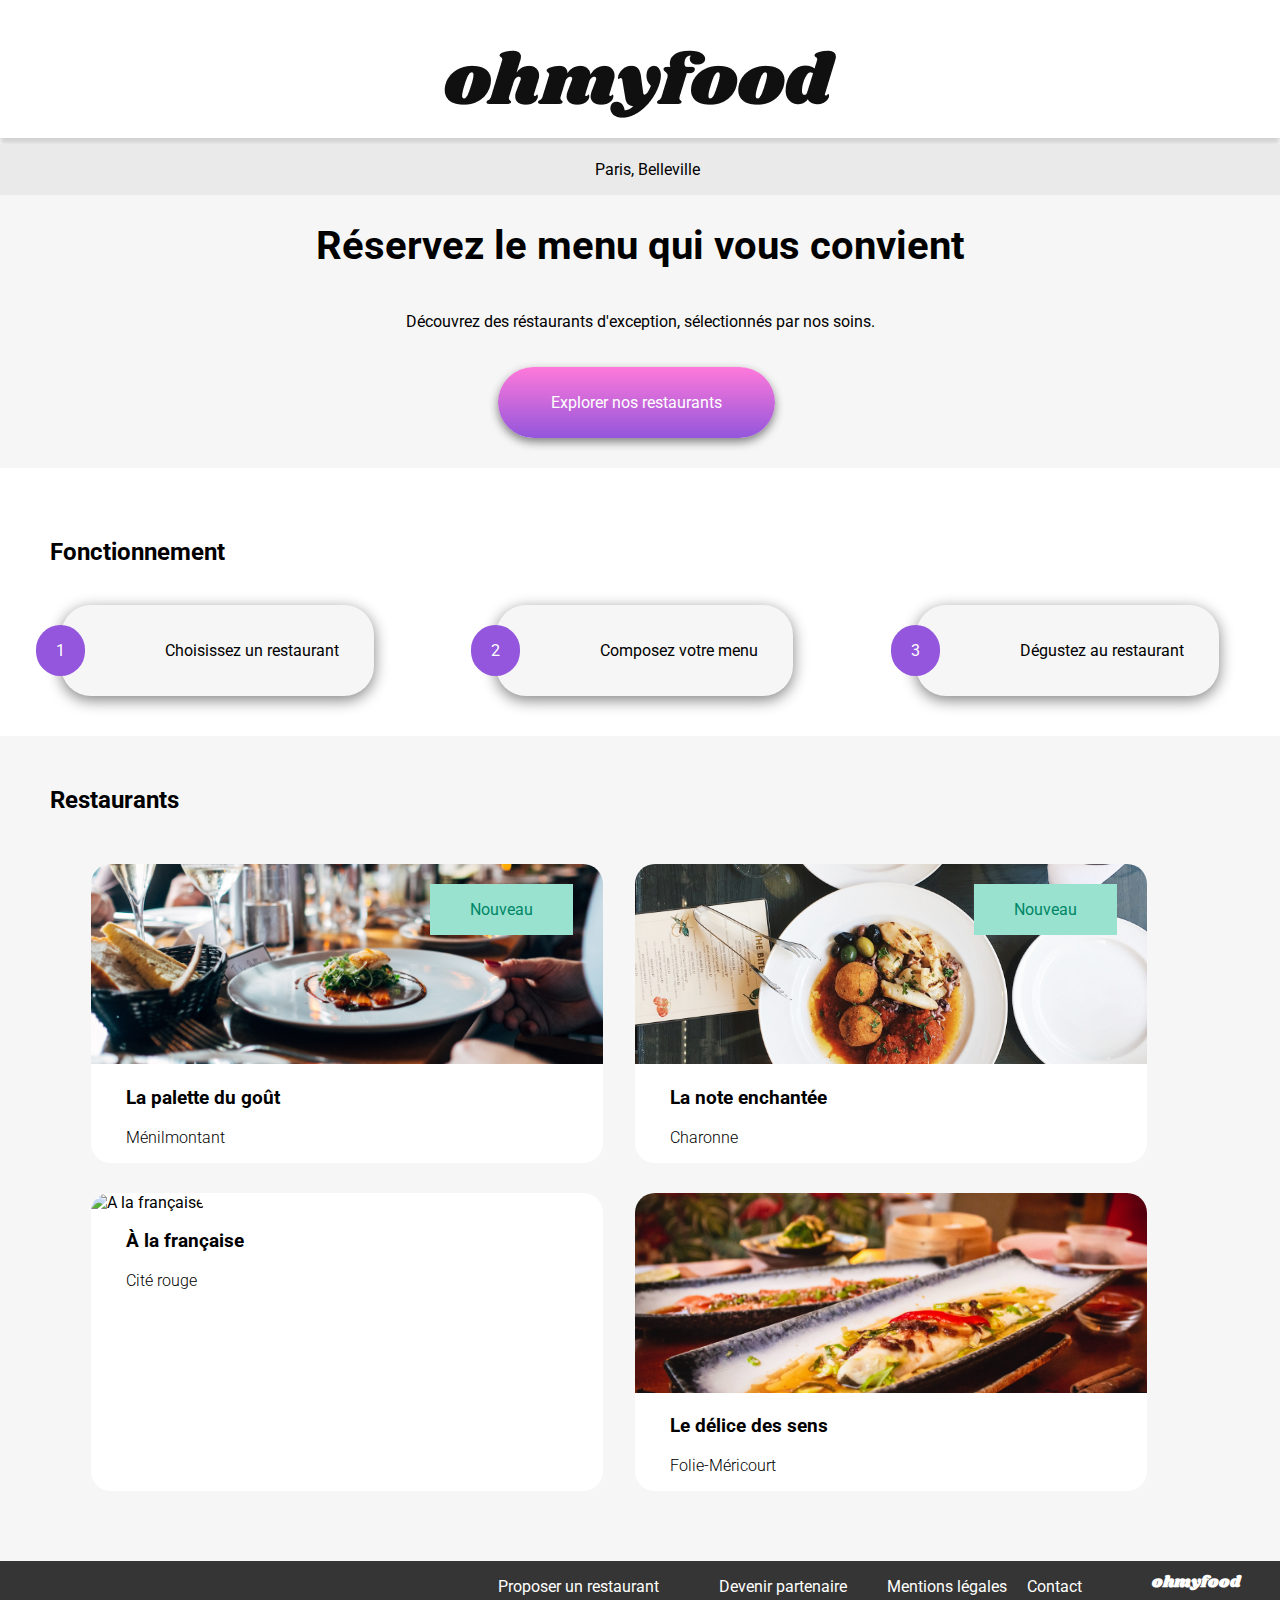
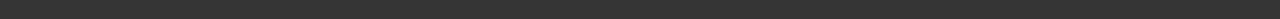
==== commit 8fde4f12: "réglage des chiffres et de la div "nouveau"" ====
--- a/index.html
+++ b/index.html
@@ -38,30 +38,34 @@
     <section>
         <h2>Fonctionnement</h2>
         <div class="section_bouton_fonctionnement">
-            
+
             <div>
-                <div class="chiffres">
-                    <p>1</p>
-                </div>
+               
                 <div class="bouton_fonctionnement">
+                    <div class="chiffres">
+                        <p>1</p>
+                    </div>
                     <i class="fa-sharp fa-solid fa-mobile-screen-button"></i>
                     <p>Choisissez un restaurant</p> 
+                    
                 </div>
             </div>
             <div> 
-                <div class="chiffres">
-                    <p>2</p>
-                </div>
+               
                 <div class="bouton_fonctionnement">
+                    <div class="chiffres">
+                        <p>2</p>
+                    </div>
                     <i class="fa-solid fa-list-ul"></i>
                     <p>Composez votre menu</p>
                 </div>
             </div>
             <div>
-                <div class="chiffres">
-                    <p>3</p>
-                </div>
+               
                 <div class="bouton_fonctionnement">
+                    <div class="chiffres">
+                        <p>3</p>
+                    </div>
                     <i class="fa-solid fa-store"></i>
                     <p>Dégustez au restaurant</p>
                 </div>
@@ -74,7 +78,7 @@
   
             <a href="la_palette_du_gout.html" class="contenant">
                 
-                <article>
+                <article class="position_nouveau">
                     <div class="nouveau">
                         <p>Nouveau</p>
                     </div>
@@ -92,7 +96,7 @@
             </a>
             
             <a href="#"  class="contenant">
-                <article>
+                <article class="position_nouveau">
                     <div>
                     <div class="nouveau">
                         <p>Nouveau</p>
--- a/style_home_page.css
+++ b/style_home_page.css
@@ -3,7 +3,7 @@
 }
 
 body{
-    margin: 8px 0px 0px 0px;
+    margin: 0px 0px 0px 0px;
 }
 
 a{
@@ -53,6 +53,7 @@
     margin-top: 50px;
     margin-bottom: 6px;
     box-shadow: 0px 6px 5px lightgrey;
+    margin-right: 0px;
 }
 
 .reservation {
@@ -82,9 +83,13 @@
     
 }
 
+.div_bouton{
+    width: 100%;
+}
+
 .bouton:hover{
     opacity: 80%;
-    transition: 500ms;
+    transition: 300ms;
     box-shadow: 0px 7px 15px 0px grey;
 }
 
@@ -145,11 +150,10 @@
 .chiffres{
     border-radius: 50px 50px 50px 50px;
     background-color: #9356DC;
-    position: absolute;
+    position: relative;
+    right: 286px;
     padding: 0px 20px 0px 20px;
-    margin-top: 38px;
     color: white;
-    margin-left: 70px;
 }
 
 .section_restaurants{
@@ -164,13 +168,17 @@
     object-fit: cover;
 }
 
+.position_nouveau{
+    position: relative;
+}
+
 .nouveau{
     position: absolute;
     background: #99E2D0;
     color: #008766;
-    padding: 0px 15px 0px 15px;
-    margin-left: 750px;
-    margin-top: 50px;
+    padding: 0px 40px 0px 40px;
+    top: 40px;
+    right: 30px;
 }
 
 .contenant{
@@ -243,13 +251,36 @@
 }
 
 @media (min-width: 1024px) {
+
+    h1{
+        font-size: 40px;
+    }
+
     .texte_reservation{
-        width: 50%;
+        width: 60%;
+    }
+
+    .bouton{
+        margin-bottom: 30px;
     }
 
     .section_bouton_fonctionnement {
         flex-direction: row;
-        
+        justify-content: space-around;
+    }
+
+    .bouton_fonctionnement{
+        margin-left: 0px;
+        margin-right: 70px;
+        width: 100%;
+    }
+
+    .chiffres{
+        right: 60px;
+    }
+
+    .div_bouton{
+        width: 32%;
     }
 
     .restaurants{
@@ -265,8 +296,7 @@
     }
 
     .nouveau{
-        margin-left: 400px;
-        margin-top: 18px;
+        top: 20px;
     }
 
     .image{
@@ -276,6 +306,7 @@
     ul{
         display: flex;
         flex-direction: row;
+        margin-right: 10px;
     }
 
     .pieds_de_page{
@@ -291,7 +322,4 @@
         margin-right: 10px;
     }
 
-    ul{
-        margin-right: 10px;
-    }
 }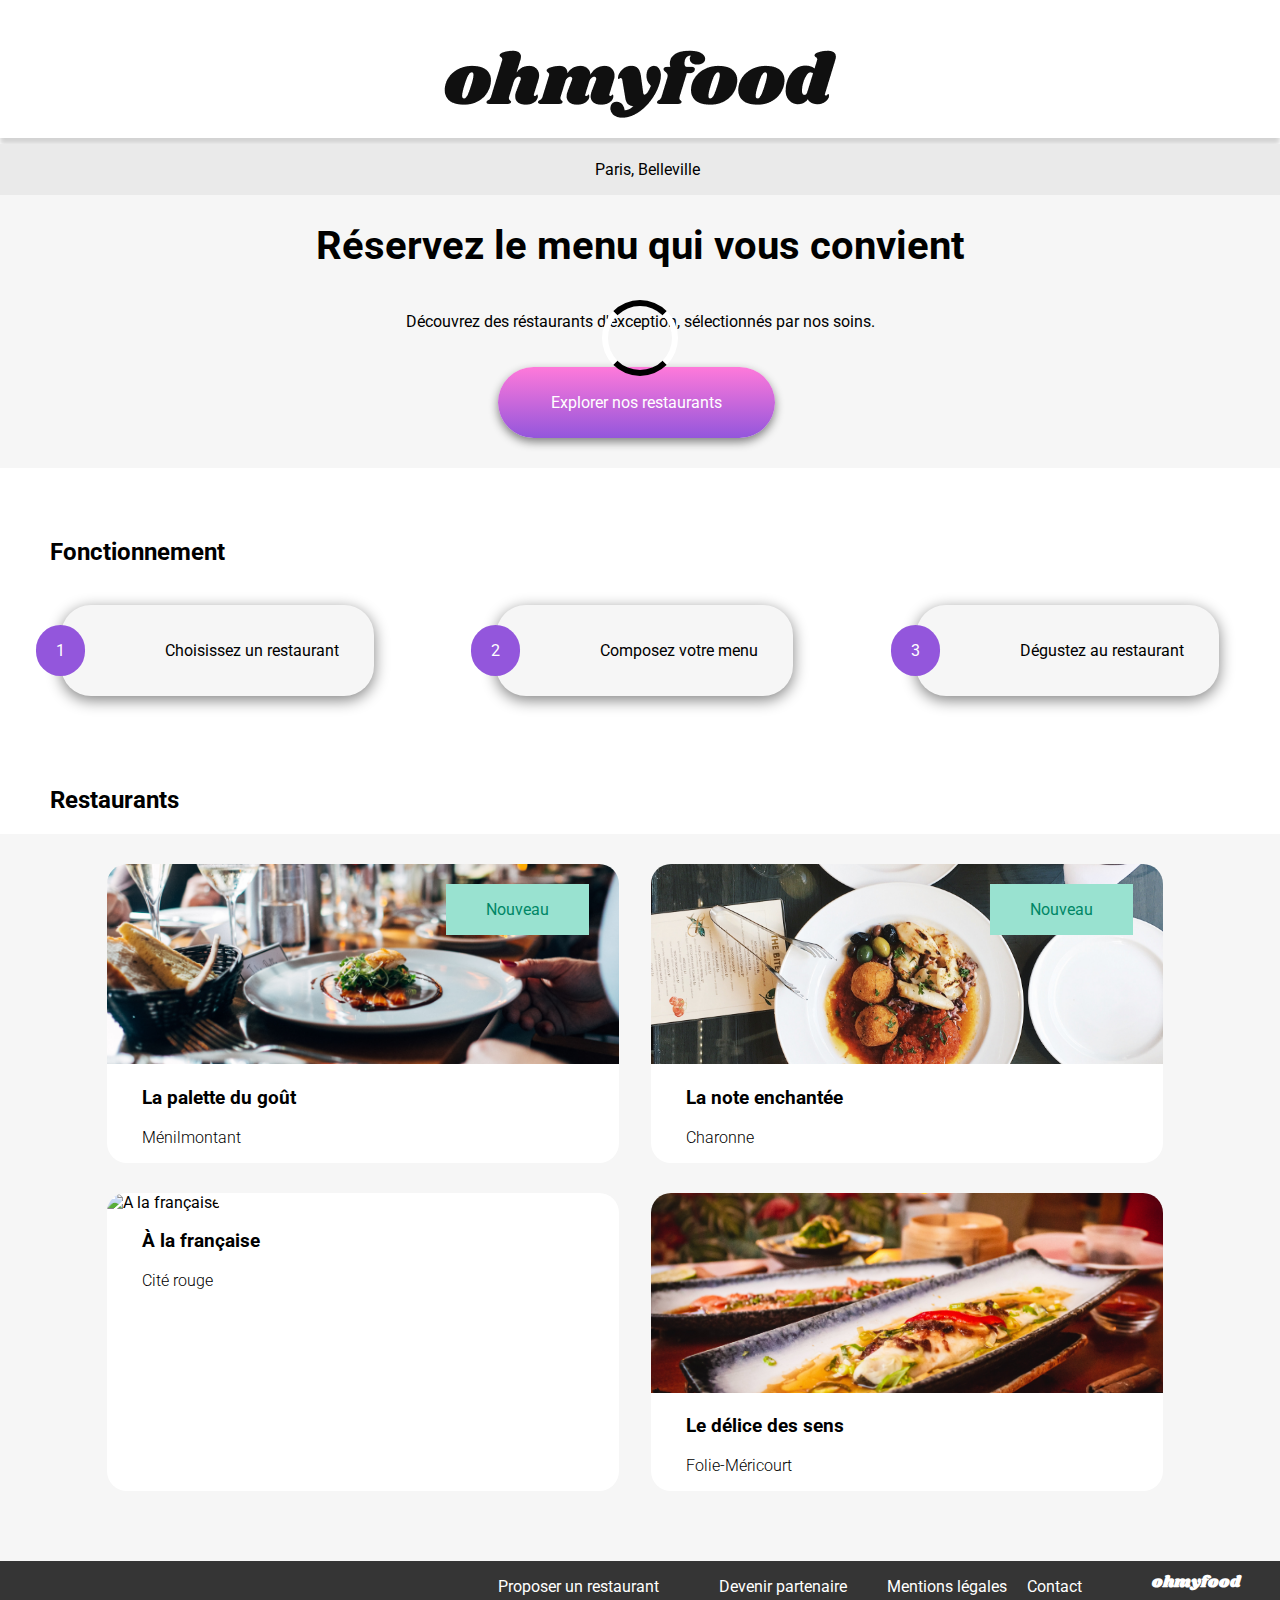
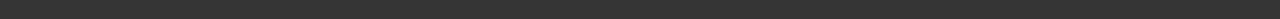
==== commit 12a3449f: "réglage des derniers détails (margin, padding, color, etc.)" ====
--- a/index.html
+++ b/index.html
@@ -13,6 +13,8 @@
 </head>
 
 <body>
+    <div class="chargement"></div>
+    <div class="contenant_code">
     <header>
         <nav>
             <a href="#" class="logo">
@@ -72,10 +74,10 @@
             </div>
         </div>
     </section>
-    <section class="section_restaurants">
+    <section>
         <h2>Restaurants</h2>
+        <div class="section_restaurants">
         <div class="restaurants">
-  
             <a href="la_palette_du_gout.html" class="contenant">
                 
                 <article class="position_nouveau">
@@ -88,14 +90,15 @@
                             <h3> La palette du goût </h3>
                             <p> Ménilmontant </p>
                         </div>
-                        <div class="coeur">
+                        <label class="coeur">
+                            <input type="checkbox">
                             <i class="fa-solid fa-heart"></i>
-                        </div>
+                          </label>
                     </div>
                 </article>
             </a>
             
-            <a href="#"  class="contenant">
+            <a href="la_note_enchantee.html"  class="contenant">
                 <article class="position_nouveau">
                     <div>
                     <div class="nouveau">
@@ -107,14 +110,15 @@
                             <h3> La note enchantée </h3>
                             <p> Charonne </p>
                         </div>
-                        <div class="coeur">
+                        <label class="coeur">
+                            <input type="checkbox">
                             <i class="fa-solid fa-heart"></i>
-                        </div>
+                        </label>
                     </div>   
                     </div>   
                 </article> 
             </a>
-            <a href="#" class="contenant">
+            <a href="a_la_française.html" class="contenant">
                 <article>
                     <img class="image" src="images/restaurants/a-la-française.jpg" alt="A la française">
                     <div class="contenant_titres_coeur">
@@ -122,13 +126,14 @@
                             <h3> À la française </h3>
                             <p> Cité rouge </p>
                         </div>
-                        <div class="coeur">
+                        <label class="coeur">
+                            <input type="checkbox">
                             <i class="fa-solid fa-heart"></i>
-                        </div>
+                        </label>
                     </div>
                 </article>
             </a>
-            <a href="#" class="contenant">
+            <a href="le_delice_des_sens.html" class="contenant">
                 <article>
                     <img class="image" src="images/restaurants/le-delice-des-sens.jpg" alt="Le delice des sens">
                     <div class="contenant_titres_coeur">
@@ -136,13 +141,15 @@
                             <h3> Le délice des sens </h3>
                             <p> Folie-Méricourt </p>
                         </div>
-                        <div class="coeur">
+                        <label class="coeur">
+                            <input type="checkbox">
                             <i class="fa-solid fa-heart"></i>
-                        </div>
+                        </label>
                     </div>
                 </article>
             </a>
         </div>
+    </div>
     </section>
     <footer class="pieds_de_page">
         <div> 
@@ -172,5 +179,6 @@
             </ul>
         </div> 
     </footer>
+    </div>
 </body>
 </html>--- a/style_home_page.css
+++ b/style_home_page.css
@@ -3,6 +3,8 @@
 }
 
 body{
+    display: flex;
+    justify-content: center;
     margin: 0px 0px 0px 0px;
 }
 
@@ -29,6 +31,59 @@
     font-family: 'Shrikhand';
     margin-left: 40px;
     margin-bottom: 0px;
+}
+
+.contenant_code{
+    animation: fadein 5s;
+    max-width: 1920px;
+    min-width: 320px;
+    width: 100%;
+}
+
+.chargement {
+    display: flex;
+    justify-content: center;
+    height: 100vh;
+    animation: fadeOut 3s forwards;
+    position: absolute;
+}
+
+.chargement:after {
+    content: " ";
+    width: 64px;
+    height: 64px;
+    margin-top: 300px;
+    border-radius: 50%;
+    border: 6px solid #fff;
+    border-color: black #fff;
+    animation: chargement 1s linear infinite;
+}
+
+@keyframes chargement{
+    0% {
+      transform: rotate(0deg);
+    }
+    100% {
+      transform: rotate(360deg);
+    }
+}
+
+@keyframes fadeOut {
+    from {
+      opacity: 1;
+    }
+    to {
+      opacity: 0;
+    }
+}
+
+@keyframes fadein {
+    from {
+        opacity:0;
+    }
+    to {
+        opacity:1;
+    }
 }
 
 .en-tete{
@@ -122,7 +177,42 @@
     font-weight: 400;
 }
 
-.fa-heart:active{
+.coeur {
+    width: 2rem;
+    height: 2rem;
+  
+    align-items: center;
+    padding: 35px 15px 0px 0px;
+}
+  
+.fa-heart {
+    font-size: 2rem;
+}
+
+input[type="checkbox"] {
+    display: none;
+}
+  
+input[type="checkbox"]:checked +.fa-solid.fa-heart{
+    font-weight: 900;
+    background: -webkit-gradient(linear, left top, left bottom, from(#9356DC), to(#FF79DA));
+	-webkit-background-clip: text;
+	-webkit-text-fill-color: transparent;
+}
+  
+/*@keyframes fill-heart {
+    0% {
+        transform: scale(1);
+        color: #ccc;
+    }
+
+    100% {
+        transform: scale(1);
+        color:#FF79DA;
+    }
+}*/
+
+/*fa-heart:active{
    font-weight: 900;
    color: red;
 }
@@ -133,8 +223,8 @@
 
 .fa-heart:visited{
     font-weight: 900;
-    color: red;
-}
+   color: red;
+} */
 
 
 .fa-list-ul{
@@ -144,6 +234,10 @@
 
 .fa-store{
     margin-right: 20px;
+   
+}
+
+.fa-store:hover{
     color:#9356DC;
 }
 
@@ -213,12 +307,6 @@
     justify-content: space-between;
 }
 
-.coeur{
-    display: flex;
-    margin-top: 20px;
-    margin-right: 35px;
-    font-size: 35px;
-}
 
 .pieds_de_page{
     background-color: #353535;
@@ -287,12 +375,17 @@
         flex-wrap: wrap;
         width: 85%;
         flex-direction: row;
-        margin-left: 80px;
     }
 
     .contenant{
         width: 47%;
         margin-left: 0px;
+    }
+
+    .section_restaurants{
+        display: flex;
+        flex-direction: column;
+        align-items: center;
     }
 
     .nouveau{
